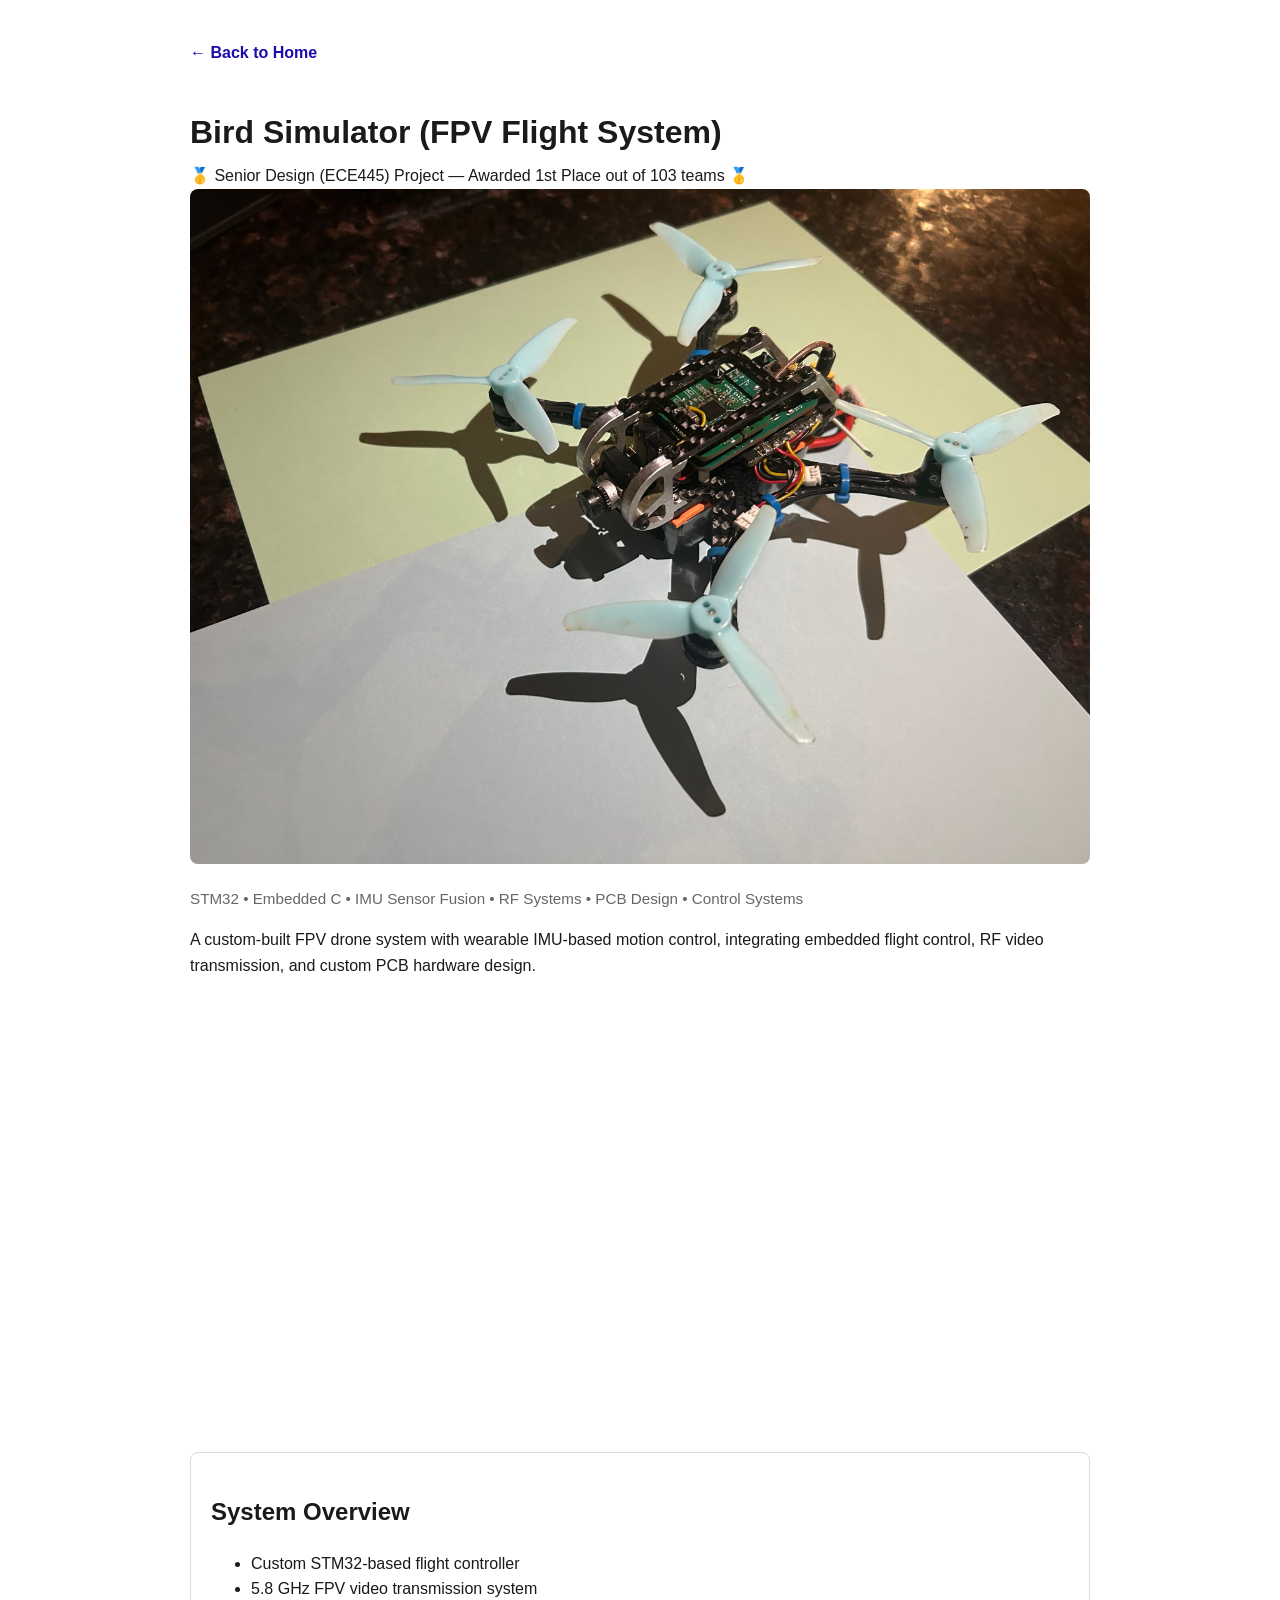
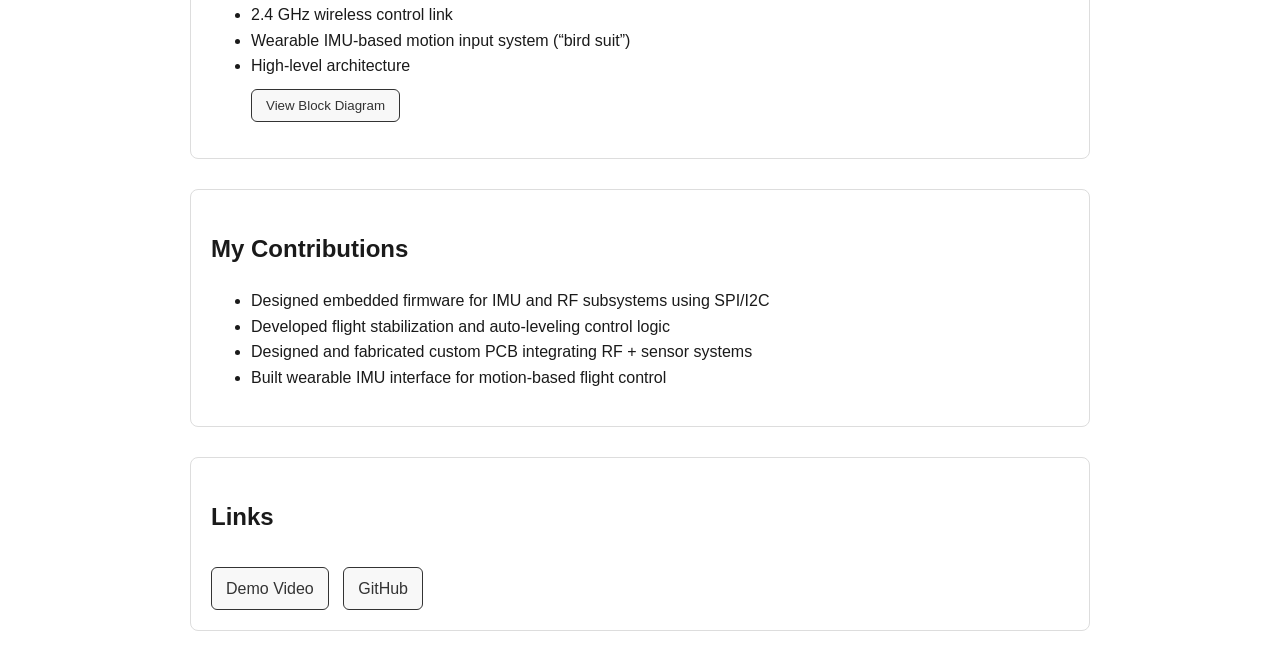
==== drone.html @ 4f68739e "first draft upload" ====
<!DOCTYPE html>
<html lang="en">
<head>
  <meta charset="UTF-8">
  <title>Bird Simulator</title>
  <link rel="stylesheet" href="style.css">
</head>

<body>
    <a class="back-button" href="index.html">← Back to Home</a>

    <h1>Bird Simulator (FPV Flight System)</h1>

        🥇 Senior Design (ECE445) Project — Awarded 1st Place out of 103 teams  🥇 
    </h2>

    <img src="images/drone.jpg" class="img" alt="FPV Drone">

    <p class="tech">
    STM32 • Embedded C • IMU Sensor Fusion • RF Systems • PCB Design • Control Systems
    </p>

    <p>
    A custom-built FPV drone system with wearable IMU-based motion control,
    integrating embedded flight control, RF video transmission, and custom PCB hardware design.
    </p>

    <div class="video-container">
    <iframe
        src="https://www.youtube.com/embed/XCYLybzR4Y4"
        title="Bird Simulator Demo"
        allowfullscreen>
    </iframe>
    </div>

    <div class="card">
        <h2>System Overview</h2>
        <ul>
            <li>Custom STM32-based flight controller</li>
            <li>5.8 GHz FPV video transmission system</li>
            <li>2.4 GHz wireless control link</li>
            <li>Wearable IMU-based motion input system (“bird suit”)</li>
            

            <li>High-level architecture</li>

            <button class="button" onclick="openDiagram()">
                View Block Diagram
            </button>
        </ul>
    </div>
    <div id="diagramModal" class="modal" onclick="closeDiagram()">
    <img id="diagramImg" src="images/drone_block.jpg" alt="Block Diagram">
    </div>
    
   <div class="card">
        <h2>My Contributions</h2>
            <ul>
            <li>Designed embedded firmware for IMU and RF subsystems using SPI/I2C</li>
            <li>Developed flight stabilization and auto-leveling control logic</li>
            <li>Designed and fabricated custom PCB integrating RF + sensor systems</li>
            <li>Built wearable IMU interface for motion-based flight control</li>
        </ul>
   </div>
    
    <div class="card">
        <h2>Links</h2>
        <a class="button" href="https://youtube.com/YOUR_VIDEO">Demo Video</a>
        <a class="button" href="https://github.com/YOUR_REPO">GitHub</a>
    </div>
    
    <script>
    function openDiagram() {
    document.getElementById("diagramModal").style.display = "flex";
    }

    function closeDiagram() {
    document.getElementById("diagramModal").style.display = "none";
    }
    </script>
</body>
</html>
---- style.css ----
body {
    font-family: Arial, sans-serif;
    max-width: 900px;
    margin: 40px auto;
    padding: 0 20px;
    line-height: 1.6;
    color: #1a1a1a;
    background-color: #ffffff;
}

h1 {
    margin-bottom: 5px;
}

.subtitle {
    color: #444;
    margin-top: 0;
}

.links a {
    margin-right: 12px;
    color: #1a0dab;
    text-decoration: none;
}

.section {
    margin-top: 40px;
}

.role {
    margin-bottom: 25px;
}

.role h3 {
    margin-bottom: 5px;
}

.small {
    color: #555;
    font-size: 0.95em;
}

ul {
    margin-top: 8px;
}
.card {
    border: 1px solid #ddd;
    border-radius: 8px;
    padding: 20px;
    margin-bottom: 30px;
}

.card img {
    width: 100%;
    max-width: 700px;
    border-radius: 6px;
    margin-bottom: 15px;
}

.button {
    display: inline-block;
    padding: 8px 14px;
    margin-right: 10px;
    margin-top: 10px;
    border: 1px solid #333;
    border-radius: 5px;
    text-decoration: none;
    color: #333;
}

.tech {
    color: #666;
    font-size: 0.95em;
    margin-bottom: 10px;
}

.video-container {
    position: relative;
    width: 100%;
    max-width: 800px;
    aspect-ratio: 16 / 9;
}

.video-container iframe {
    width: 100%;
    height: 100%;
    border: none;
}

img {
  max-width: 100%;
  height: auto;
  border-radius: 8px;
}

.project-img {
  width: 100%;
  max-width: 700px;
  height: auto;
  display: block;
  margin: 20px auto;
  border-radius: 8px;
}

.image-row {
  display: flex;
  gap: 15px;
  justify-content: center;
  flex-wrap: wrap; /* important for mobile */
}

.image-row img {
  width: 100%;
  max-width: 400px;
  height: auto;
  border-radius: 8px;
}

.back-button {
  display: inline-block;
  margin-bottom: 20px;
  text-decoration: none;
  color: #1a0dab;
  font-weight: bold;
}

.back-button:hover {
  text-decoration: underline;
}

.clickable-img {
  max-width: 700px;
  width: 100%;
  cursor: pointer;
  border-radius: 8px;
  display: block;
  margin: 10px 0;
  transition: 0.2s;
}

.clickable-img:hover {
  transform: scale(1.01);
}
.modal {
  display: none;
  position: fixed;
  z-index: 999;
  left: 0;
  top: 0;
  width: 100%;
  height: 100%;
  background-color: rgba(0,0,0,0.85);
  justify-content: center;
  align-items: center;
}

.modal img {
  max-width: 90%;
  max-height: 90%;
  border-radius: 8px;
}

.button {
  display: inline-block;
  padding: 8px 14px;
  border: 1px solid #333;
  border-radius: 6px;
  background: #f8f8f8;
  cursor: pointer;
}
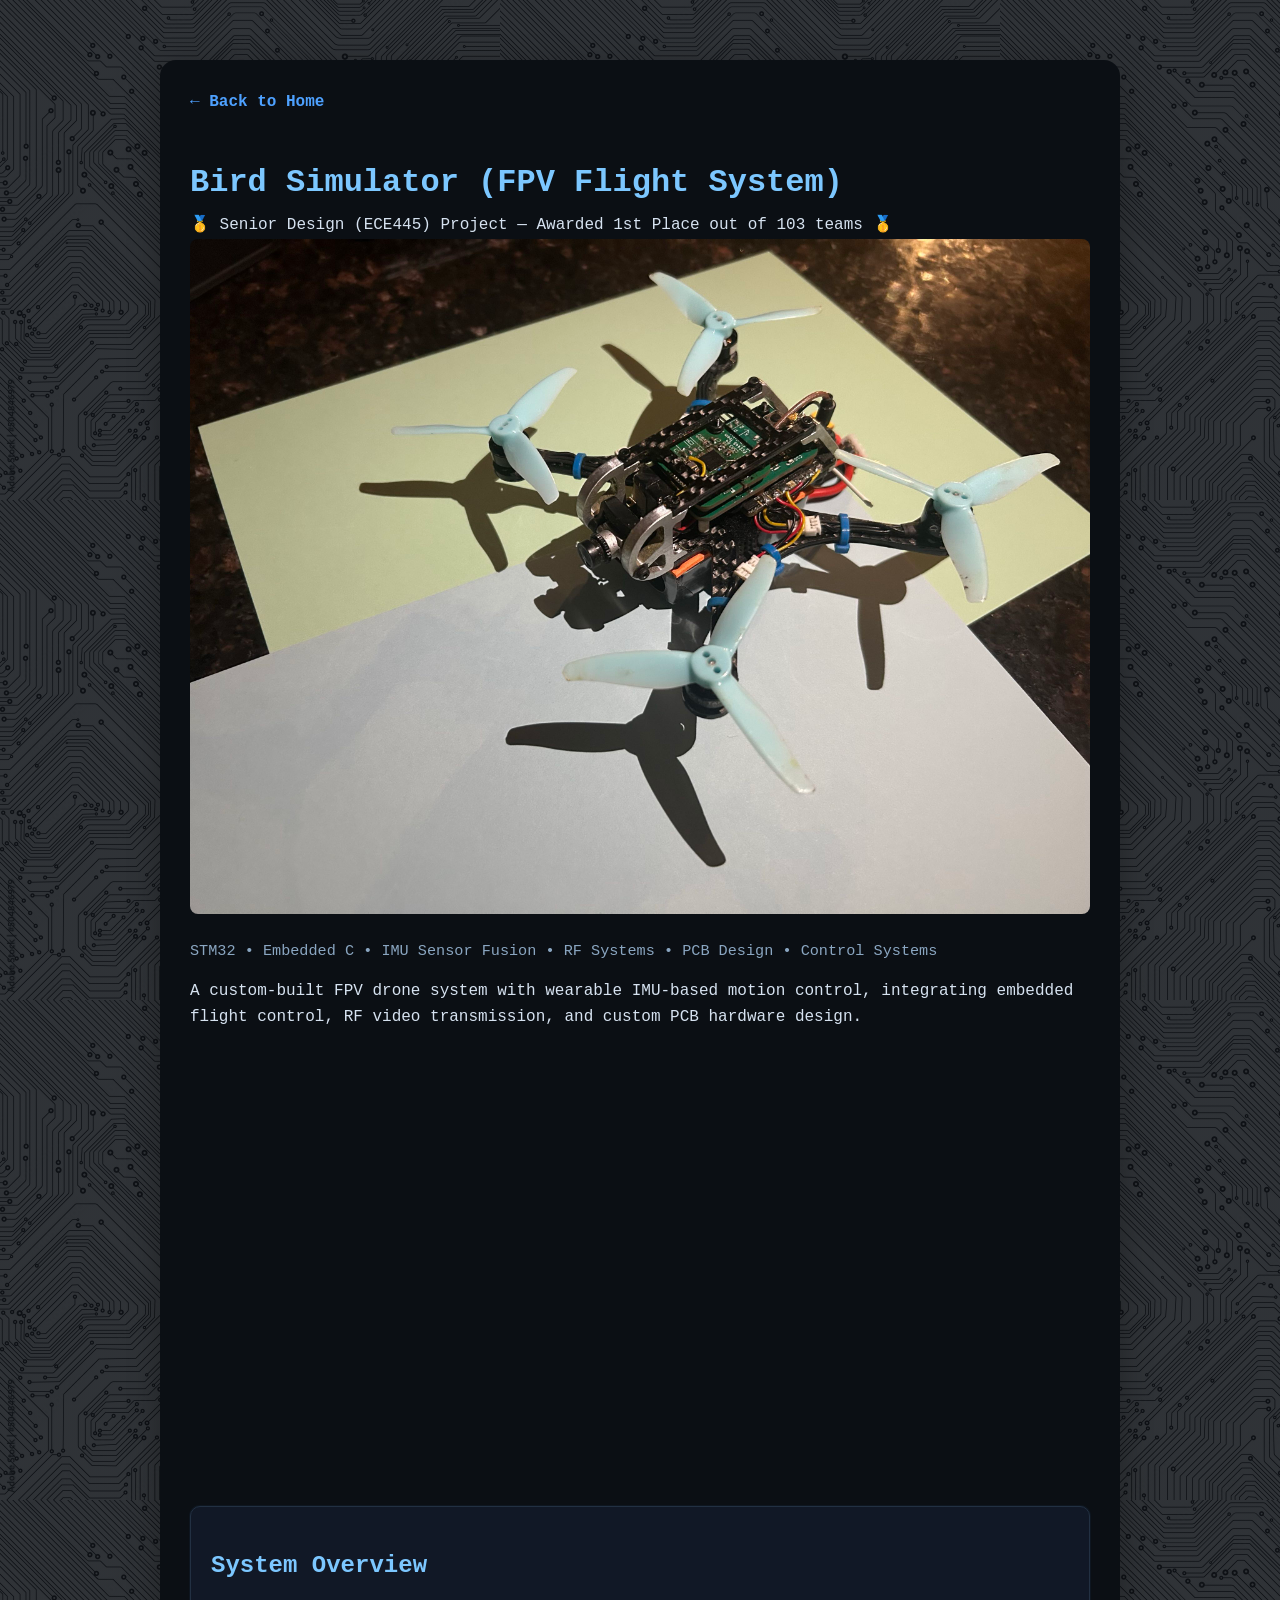
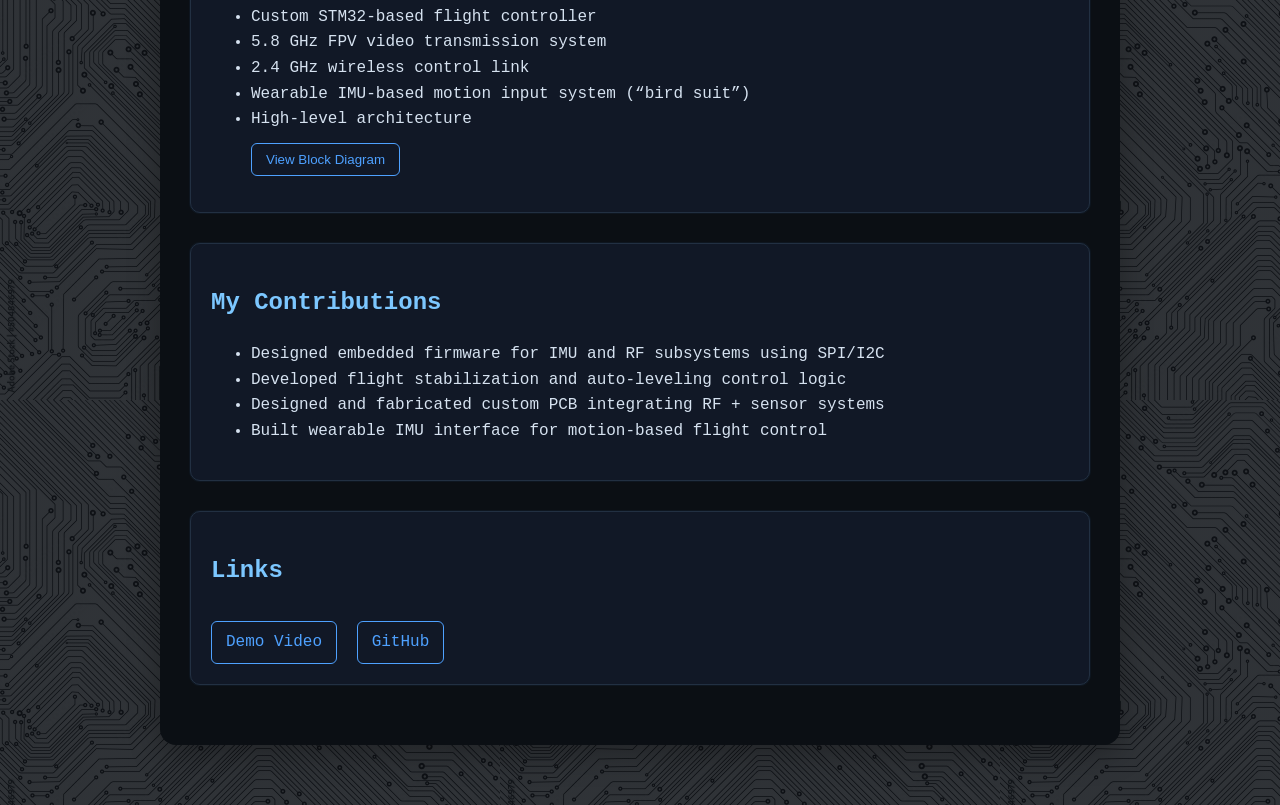
==== commit 220a231b: "fixed links" ====
--- a/drone.html
+++ b/drone.html
@@ -65,8 +65,8 @@
     
     <div class="card">
         <h2>Links</h2>
-        <a class="button" href="https://youtube.com/YOUR_VIDEO">Demo Video</a>
-        <a class="button" href="https://github.com/YOUR_REPO">GitHub</a>
+        <a class="button" href="https://youtu.be/XCYLybzR4Y4">Demo Video</a>
+        <a class="button" href="https://github.com/emilyliiuu/birdsimulator">GitHub</a>
     </div>
     
     <script>
--- a/style.css
+++ b/style.css
@@ -1,11 +1,39 @@
+html {
+    background-color: #0b0f14;
+    background-image:
+        linear-gradient(rgba(11,15,20,0.85), rgba(11,15,20,0.85)),
+        url("images/traces.jpg");
+    background-size: cover, 500px;
+    background-repeat: no-repeat, repeat;
+}
+
 body {
-    font-family: Arial, sans-serif;
+    font-family: "Courier New", monospace;
     max-width: 900px;
-    margin: 40px auto;
-    padding: 0 20px;
     line-height: 1.6;
-    color: #1a1a1a;
-    background-color: #ffffff;
+
+    margin: 60px auto;
+
+    padding: 30px;
+
+    line-height: 1.6;
+    color: #d6e2f0;
+
+    background-color: rgba(17, 24, 38, 0.95);
+
+    border-radius: 16px;
+
+    box-shadow: 0 8px 32px rgba(0, 0, 0, 0.3);
+
+    background-color: #0b0f14;
+    color: #d6e2f0;
+
+
+}
+
+h1, h2, h3 {
+    color: #7cc7ff;
+    font-weight: 600;
 }
 
 h1 {
@@ -13,14 +41,19 @@
 }
 
 .subtitle {
-    color: #444;
+    color: #9bb3c9;
     margin-top: 0;
 }
 
 .links a {
     margin-right: 12px;
-    color: #1a0dab;
+    color: #4ea1ff;
     text-decoration: none;
+}
+
+.links a:hover {
+    color: #82c8ff;
+    text-decoration: underline;
 }
 
 .section {
@@ -36,25 +69,73 @@
 }
 
 .small {
-    color: #555;
+    color: #8aa6c1;
     font-size: 0.95em;
 }
 
 ul {
     margin-top: 8px;
 }
+
 .card {
-    border: 1px solid #ddd;
-    border-radius: 8px;
+    background-color: #111826;
+    border: 1px solid #223042;
+    border-radius: 10px;
     padding: 20px;
     margin-bottom: 30px;
+
+    box-shadow: 0 0 0 1px rgba(78,161,255,0.05);
 }
 
 .card img {
     width: 100%;
     max-width: 700px;
-    border-radius: 6px;
+    border-radius: 8px;
     margin-bottom: 15px;
+}
+
+img {
+    max-width: 100%;
+    height: auto;
+    border-radius: 8px;
+}
+
+.project-img {
+    width: 100%;
+    max-width: 700px;
+    height: auto;
+    display: block;
+    margin: 20px auto;
+    border-radius: 8px;
+    border: 1px solid #223042;
+}
+
+.clickable-img {
+    max-width: 700px;
+    width: 100%;
+    cursor: pointer;
+    border-radius: 8px;
+    display: block;
+    margin: 10px 0;
+    transition: 0.2s;
+    border: 1px solid #223042;
+}
+
+.clickable-img:hover {
+    transform: scale(1.01);
+}
+
+.image-row {
+    display: flex;
+    gap: 15px;
+    justify-content: center;
+    flex-wrap: wrap;
+}
+
+.image-row img {
+    width: 100%;
+    max-width: 400px;
+    border-radius: 8px;
 }
 
 .button {
@@ -62,14 +143,26 @@
     padding: 8px 14px;
     margin-right: 10px;
     margin-top: 10px;
-    border: 1px solid #333;
-    border-radius: 5px;
+
+    border: 1px solid #4ea1ff;
+    border-radius: 6px;
+
+    background: transparent;
+    color: #4ea1ff;
+
     text-decoration: none;
-    color: #333;
+    cursor: pointer;
+
+    transition: 0.2s;
+}
+
+.button:hover {
+    background: #4ea1ff;
+    color: #0b0f14;
 }
 
 .tech {
-    color: #666;
+    color: #8aa6c1;
     font-size: 0.95em;
     margin-bottom: 10px;
 }
@@ -87,84 +180,35 @@
     border: none;
 }
 
-img {
-  max-width: 100%;
-  height: auto;
-  border-radius: 8px;
-}
-
-.project-img {
-  width: 100%;
-  max-width: 700px;
-  height: auto;
-  display: block;
-  margin: 20px auto;
-  border-radius: 8px;
-}
-
-.image-row {
-  display: flex;
-  gap: 15px;
-  justify-content: center;
-  flex-wrap: wrap; /* important for mobile */
-}
-
-.image-row img {
-  width: 100%;
-  max-width: 400px;
-  height: auto;
-  border-radius: 8px;
-}
-
 .back-button {
-  display: inline-block;
-  margin-bottom: 20px;
-  text-decoration: none;
-  color: #1a0dab;
-  font-weight: bold;
+    display: inline-block;
+    margin-bottom: 20px;
+    text-decoration: none;
+    color: #4ea1ff;
+    font-weight: bold;
 }
 
 .back-button:hover {
-  text-decoration: underline;
-}
-
-.clickable-img {
-  max-width: 700px;
-  width: 100%;
-  cursor: pointer;
-  border-radius: 8px;
-  display: block;
-  margin: 10px 0;
-  transition: 0.2s;
-}
-
-.clickable-img:hover {
-  transform: scale(1.01);
-}
+    text-decoration: underline;
+}
+
 .modal {
-  display: none;
-  position: fixed;
-  z-index: 999;
-  left: 0;
-  top: 0;
-  width: 100%;
-  height: 100%;
-  background-color: rgba(0,0,0,0.85);
-  justify-content: center;
-  align-items: center;
+    display: none;
+    position: fixed;
+    z-index: 999;
+    left: 0;
+    top: 0;
+
+    width: 100%;
+    height: 100%;
+
+    background-color: rgba(0,0,0,0.85);
+    justify-content: center;
+    align-items: center;
 }
 
 .modal img {
-  max-width: 90%;
-  max-height: 90%;
-  border-radius: 8px;
-}
-
-.button {
-  display: inline-block;
-  padding: 8px 14px;
-  border: 1px solid #333;
-  border-radius: 6px;
-  background: #f8f8f8;
-  cursor: pointer;
+    max-width: 90%;
+    max-height: 90%;
+    border-radius: 8px;
 }
